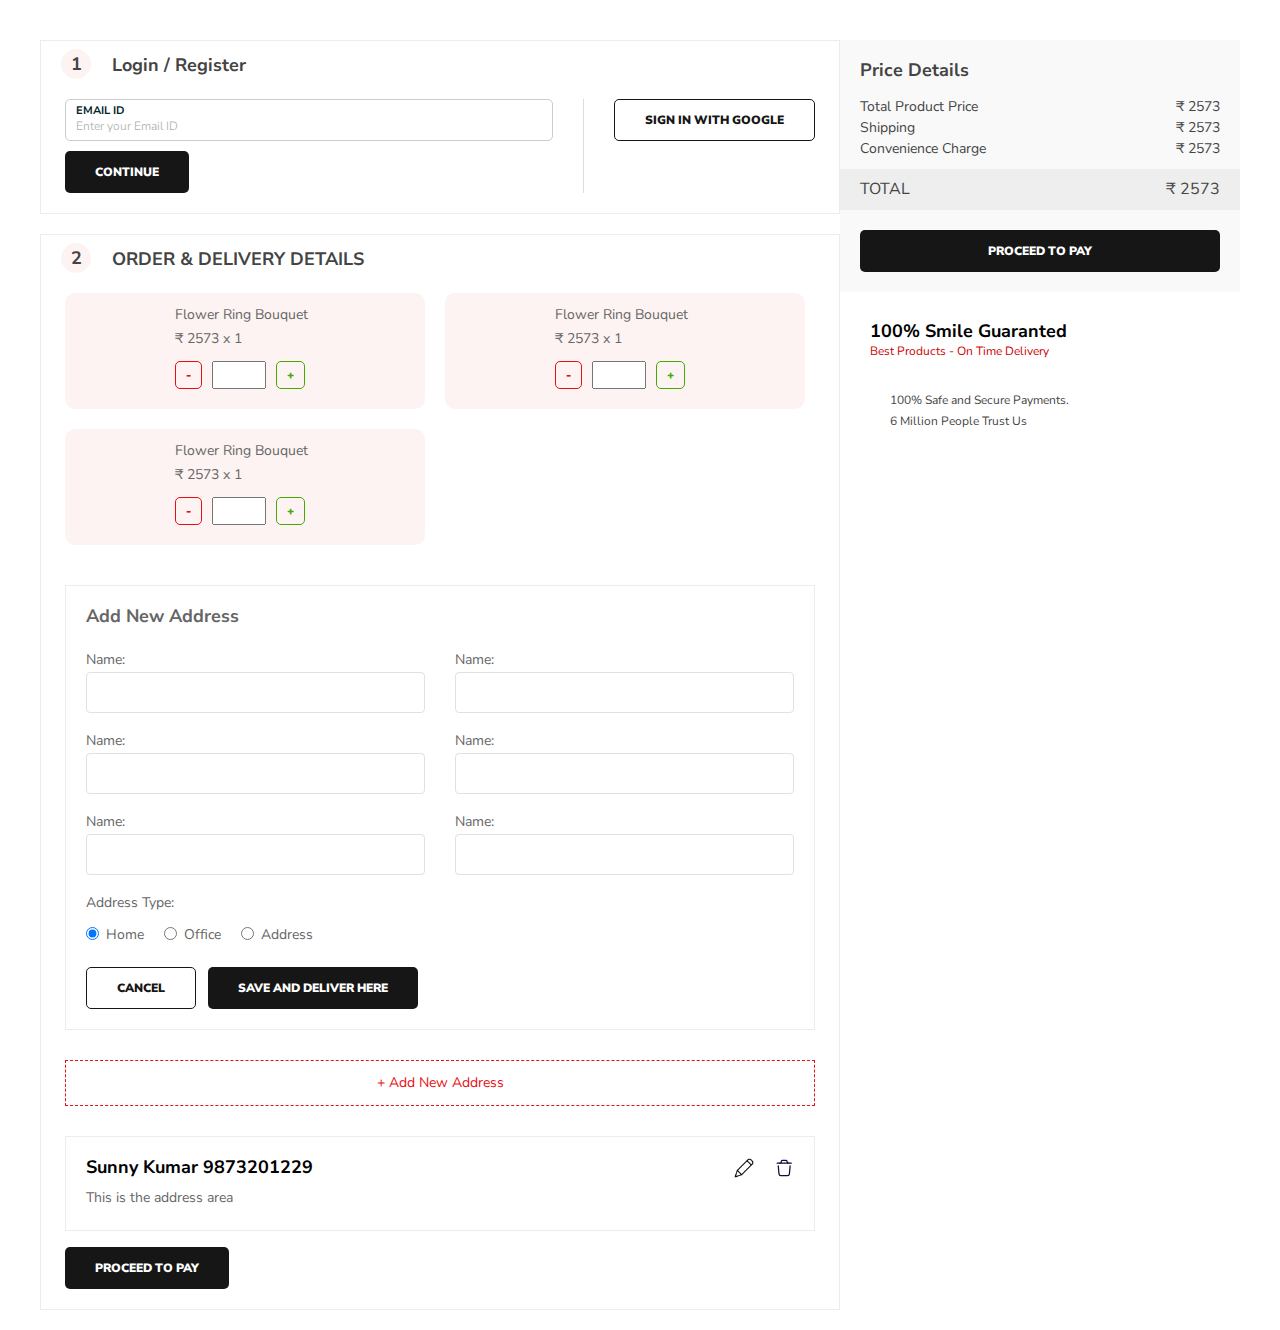
==== checkout.html @ 8a9b6c1a "checkout page desktop" ====
<!DOCTYPE html>
<html lang="en">

<head>
	<!-- Required meta tags -->
	<meta charset="utf-8" />
	<meta name="viewport" content="width=device-width, initial-scale=1.0">
	<link rel="shortcut icon" href="images/short_icon.png">
	<title>togetherv</title>
	<link rel="stylesheet" href="https://maxcdn.bootstrapcdn.com/bootstrap/4.0.0/css/bootstrap.min.css"
		integrity="sha384-Gn5384xqQ1aoWXA+058RXPxPg6fy4IWvTNh0E263XmFcJlSAwiGgFAW/dAiS6JXm" crossorigin="anonymous" />
	<link rel="stylesheet" href="https://stackpath.bootstrapcdn.com/font-awesome/4.7.0/css/font-awesome.min.css" />

	<link rel="stylesheet" href="css/owl.carousel.min.css" />
	<link rel="stylesheet" href="css/owl.theme.default.min.css" />
	<link rel="stylesheet" href="https://cdn.jsdelivr.net/npm/@fancyapps/ui/dist/fancybox.css" />
	<link rel="stylesheet" href="https://cdnjs.cloudflare.com/ajax/libs/animate.css/4.1.1/animate.min.css" />
	<link rel="stylesheet" href="https://cdnjs.cloudflare.com/ajax/libs/datepicker/1.0.10/datepicker.min.css"
		media="all" />
	<link rel="stylesheet" href="css/mega-menu-left.css" />
	<link rel="stylesheet" href="css/mega-menu-desktop.css" />
	<link rel="stylesheet" href="css/input.css" />

	<link rel="stylesheet" href="css/style.css" />
	<link rel="stylesheet" href="css/checkout.css" />
</head>

<body>
	<!-- header start -->
	<header class="checkoutHeader">
		<div class="container">
			<div class="row v-center">
				<img src="images/tgv_logo.png" class="bigLogo" alt="">
			</div>
		</div>
	</header>
	<!-- header end -->

	<div class="container">
		<div class="row">
			<div class="col-md-8 cartContentArea">
				<div class="accordion" id="accordionExample">
					<div class="card">
						<div class="card-header" id="headingOne">
							<h2>
								<button class="btn btn-link btn-block text-left" type="button"
									data-toggle="collapse" data-target="#collapseOne" aria-expanded="true"
									aria-controls="collapseOne">
									<div class="accordionNum">1</div>
									Login / Register
								</button>
							</h2>
						</div>

						<div id="collapseOne" class="collapse show" aria-labelledby="headingOne"
							data-parent="#accordionExample">
							<div class="card-body">
								<div class="leftLoginWrap">
									<div class="inputGroup inputPin">
										<input class="balloon" id="email" type="text" value=""
											placeholder="Enter your Email ID" />
										<label name="email" for="email">Email ID</label>
										<button class="btn btn-primary">Continue</button>
									</div>
									<div class="rightArea">
										<button class="btn btn-outline-secondary">Sign in with google</button>
									</div>
								</div>
							</div>
						</div>
					</div>

					<div class="card">
						<div class="card-header" id="headingTwo">
							<h2>
								<button class="btn btn-link btn-block text-left" type="button"
									data-toggle="collapse" data-target="#collapseTwo" aria-expanded="true"
									aria-controls="collapseTwo">
									<div class="accordionNum">2</div>
									ORDER & DELIVERY DETAILS
								</button>
							</h2>
						</div>

						<div id="collapseTwo" class="collapse show" aria-labelledby="headingTwo"
							data-parent="#accordionExample">
							<div class="card-body">
								<div class="smallThumbnailsWrap">
									<div class="smallThumbnails">
										<figure>
											<img src="images/sub-img-4.jpg" alt="">
										</figure>
										<div>
											<p>Flower Ring Bouquet</p>
											₹ 2573 x 1
											<div class="inputNumGroup">
												<button class="btn btn-outline-secondary btnMinus">-</button>
												<input type="number" id="quantity" value="">
												<button class="btn btn-outline-secondary btnPlus">+</button>
											</div>
											<img src="images/close-icon.svg" class="close" alt="">
										</div>
									</div>
									<div class="smallThumbnails">
										<figure>
											<img src="images/sub-img-4.jpg" alt="">
										</figure>
										<div>
											<p>Flower Ring Bouquet</p>
											₹ 2573 x 1
											<div class="inputNumGroup">
												<button class="btn btn-outline-secondary btnMinus">-</button>
												<input type="number" id="quantity" value="">
												<button class="btn btn-outline-secondary btnPlus">+</button>
											</div>
											<img src="images/close-icon.svg" class="close" alt="">
										</div>
									</div>
									<div class="smallThumbnails">
										<figure>
											<img src="images/sub-img-4.jpg" alt="">
										</figure>
										<div>
											<p>Flower Ring Bouquet</p>
											₹ 2573 x 1
											<div class="inputNumGroup">
												<button class="btn btn-outline-secondary btnMinus">-</button>
												<input type="number" id="quantity" value="">
												<button class="btn btn-outline-secondary btnPlus">+</button>
											</div>
											<img src="images/close-icon.svg" class="close" alt="">
										</div>
									</div>
								</div>

								<div class="card addressCard">
									<h4>Add New Address</h4>

									<form action="">
										<div class="row">
											<div class="col-sm-6 form-group">
												<label for="usr">Name:</label>
												<input type="text" class="form-control" id="usr">
											</div>
											<div class="col-sm-6 form-group">
												<label for="usr">Name:</label>
												<input type="text" class="form-control" id="usr">
											</div>
										</div>
										<div class="row">
											<div class="col-sm-6 form-group">
												<label for="usr">Name:</label>
												<input type="text" class="form-control" id="usr">
											</div>
											<div class="col-sm-6 form-group">
												<label for="usr">Name:</label>
												<input type="text" class="form-control" id="usr">
											</div>
										</div>
										<div class="row">
											<div class="col-sm-6 form-group">
												<label for="usr">Name:</label>
												<input type="text" class="form-control" id="usr">
											</div>
											<div class="col-sm-6 form-group">
												<label for="usr">Name:</label>
												<input type="text" class="form-control" id="usr">
											</div>
										</div>
										<div class="row">
											<div class="col-sm-12">
												<label for="usr">Address Type:</label>
												<div class="radioWrap">
												<div class="form-check">
													<input class="form-check-input" type="radio" name="exampleRadios" id="exampleRadios1" value="option1" checked>
													<label class="form-check-label" for="exampleRadios1">
													Home
													</label>
												</div>
												<div class="form-check">
													<input class="form-check-input" type="radio" name="exampleRadios" id="exampleRadios2" value="option2">
													<label class="form-check-label" for="exampleRadios2">
													Office
													</label>
												</div>
												<div class="form-check">
													<input class="form-check-input" type="radio" name="exampleRadios" id="exampleRadios2" value="option2">
													<label class="form-check-label" for="exampleRadios2">
													Address
													</label>
												</div>
											</div>
											</div>
										</div>
										
										<div class="row">
											<div class="col-sm-12">
												<button class="btn btn-outline-secondary mr-2">Cancel</button>
												<button class="btn btn-primary">Save and Deliver here</button>
											</div>
										</div>
									</form>
								</div>

								<div class="addNewAddr">
									+ Add New Address
								</div>

								<address>
									<h4>
										Sunny Kumar 9873201229
										<div class="rightWrap">
											<button class="edit">
												<img src="images/pen.svg" alt="">
											</button>
											<button class="edit">
												<img src="images/bin-icon.svg" alt="">
											</button>
										</div>
									</h4>

									<p>This is the address area</p>
								</address>
								<button class="btn btn-primary">Proceed to pay</button>
							</div>
						</div>
					</div>
				</div>
			</div>
			<aside class="col-md-4 filterSecWrap">
				<div class="filterSecInside">
					<h4>Price Details</h4>

					<div class="row">
						<div class="col-sm-6">Total Product Price</div>
						<div class="col-sm-6 text-right">₹ 2573</div>
					</div>
					<div class="row">
						<div class="col-sm-6">Shipping</div>
						<div class="col-sm-6 text-right">₹ 2573</div>
					</div>
					<div class="row">
						<div class="col-sm-6">Convenience Charge</div>
						<div class="col-sm-6 text-right">₹ 2573</div>
					</div>
					<div class="row total">
						<div class="col-sm-6">TOTAL</div>
						<div class="col-sm-6 text-right">₹ 2573</div>
					</div>

					<button class="btn btn-primary">Proceed to pay</button>
				</div>
				
				<div class="smileRow">
					<div class="smileCol">
						<figure>
							<img src="images/small-logo.png" alt="">
						</figure>
						<div>
							<div class="guaranted">100% Smile Guaranted</div>
							<small>Best Products - On Time Delivery</small>
						</div>
					</div>
					<div class="smileColRight">
						<div class="thumb">
							<figure>
								<img src="images/safe-icon.svg" alt="">
							</figure>
							<small>100% Safe and Secure Payments.</small>
						</div>
						<div class="thumb">
							<figure>
								<img src="images/smile-icon.svg" alt="">
							</figure>
							<small>6 Million People Trust Us</small>
						</div>
					</div>
				</div>
			</aside>
		</div>
	</div>

	<!-- Optional JavaScript -->
	<!-- jQuery first, then Popper.js, then Bootstrap JS -->
	<script src="https://ajax.googleapis.com/ajax/libs/jquery/1.9.1/jquery.min.js"></script>
	<script src="https://cdnjs.cloudflare.com/ajax/libs/datepicker/1.0.10/datepicker.min.js"></script>

	<!-- <script src="https://code.jquery.com/jquery-3.1.1.slim.min.js"
		integrity="sha384-KJ3o2DKtIkvYIK3UENzmM7KCkRr/rE9/Qpg6aAZGJwFDMVNA/GpGFF93hXpG5KkN"
		crossorigin="anonymous"></script> -->
	<script src="https://cdnjs.cloudflare.com/ajax/libs/popper.js/1.12.9/umd/popper.min.js"
		integrity="sha384-ApNbgh9B+Y1QKtv3Rn7W3mgPxhU9K/ScQsAP7hUibX39j7fakFPskvXusvfa0b4Q"
		crossorigin="anonymous"></script>
	<script src="https://maxcdn.bootstrapcdn.com/bootstrap/4.0.0/js/bootstrap.min.js"
		integrity="sha384-JZR6Spejh4U02d8jOt6vLEHfe/JQGiRRSQQxSfFWpi1MquVdAyjUar5+76PVCmYl"
		crossorigin="anonymous"></script>
	<script src="https://unpkg.com/aos@2.3.1/dist/aos.js"></script>
	<script src="https://cdnjs.cloudflare.com/ajax/libs/wow/1.1.2/wow.min.js"></script>
	<script src="https://cdnjs.cloudflare.com/ajax/libs/gsap/2.1.3/TweenMax.min.js"></script>
	<script src="js/script.js"></script>
</body>

</html>
---- css/input.css ----
.balloon {
  font-size: 12px;
  display: inline-block;
  font-weight: 400;
  color: #377D6A;
  outline: 0;
  transition: all .3s ease-in-out;
  border-radius: 5px;
  border: 1px solid #CCC;
  background: #FFF;
  padding: 11px 0 0 10px;
  width: 100%;
}

/*Wide Version - can be applied to more elements*/
.balloon.wide {
  text-indent: 200px;
}

.balloon::-webkit-input-placeholder {
  color: #aaa;
  text-indent: 0;
  font-weight: 300;
}

.balloon+label {
  display: inline-block;
  position: absolute;
  top: 0px;
  left: 11px;
  color: #032429;
  font-size: 11px;
  font-weight: 700;
  text-transform: uppercase;
  text-shadow: 0 1px 0 rgba(19, 74, 70, 0);
  transition: all .3s ease-in-out;
  border-radius: 3px;
  background: rgba(122, 184, 147, 0);
  margin: 0;
}

.balloon+label:after {
  position: absolute;
  content: "";
  width: 0;
  height: 0;
  top: 100%;
  left: 50%;
  margin-left: -3px;
  border-left: 3px solid transparent;
  border-right: 3px solid transparent;
  border-top: 3px solid rgba(122, 184, 147, 0);
  transition: all .3s ease-in-out;
}

.balloon:focus,
.balloon:active {
  color: #377D6A;
  /*Note !important*/
  text-indent: 0 !important;
  background: #fff;
}

.balloon:focus::-webkit-input-placeholder,
.balloon:active::-webkit-input-placeholder {
  color: #aaa;
}

.balloon:focus+label,
.balloon:active+label {
  color: #fff;
  text-shadow: 0 1px 0 rgba(19, 74, 70, 0.4);
  background: #7ab893;
  transform: translateY(-31px);
  padding: 1px 10px;
}

.balloon:focus+label:after,
.balloon:active+label:after {
  border-top: 4px solid #7ab893;
}

.inputRow {
  position: relative;
  display: flex;
  align-items: center;
  flex-wrap: wrap;
  justify-content: space-between;
  width: 100%;
  margin: 0 0 10px;
}

.inputGroup {
  position: relative;
  display: inline-block;
  padding: 0;
  width: 100%;
}

input:not([type="radio"]) {
  height: 42px;
}

.ui-datepicker {
  background: #fff;
  width: 200px;
}
---- css/style.css ----
@import url('https://fonts.googleapis.com/css2?family=Nunito+Sans:opsz,wght@6..12,200;6..12,400;6..12,500;6..12,600;6..12,700;6..12,800&display=swap');

* {
  box-sizing: border-box;
  margin: 0;
  padding: 0;
}

html {
  scroll-behavior: smooth;
}

body {
  font-family: 'Nunito Sans', sans-serif;
  font-size: 14px;
  color: #444;
  line-height: 21px;
}

img {
  max-width: 100%;
}

figure {
  display: flex;
  align-items: center;
  justify-content: center;
  margin: 0;
}

figure img {
  max-height: 100%;
}

.strong {
  font-weight: 800;
}

small {
  font-size: 12px;
}

.container {
  max-width: 1200px;
}

p {
  margin: 0;
}

a {
  color: inherit;
}

ul {
  margin: 0;
  padding: 0;
  list-style: none;
}

a:hover {
  text-decoration: none;
  color: inherit;
}

/* width */
::-webkit-scrollbar {
  width: 10px;
  height: 5px;
}

/* Track */
::-webkit-scrollbar-track {
  background: rgb(231 15 20 / 5%);
}

/* Handle */
::-webkit-scrollbar-thumb {
  background: #E70F14;
  border-radius: 10px;
}

/* Handle on hover */
::-webkit-scrollbar-thumb:hover {
  border-radius: 10px;
  background: #555;
}

/* Chrome, Safari, Edge, Opera */
input[type=number]::-webkit-inner-spin-button, 
input[type=number]::-webkit-outer-spin-button { 
    -webkit-appearance: none;
    appearance: none; 
}

/* Firefox */
input[type=number] {
    -moz-appearance: textfield;
}

.hidden {
  display: none;
}

.header-search {
  background: #F5F5F5;
  position: relative;
  width: 40%;
  height: 40px;
  border-radius: 5px;
}

.header-search img {
  position: absolute;
  right: 10px;
  top: 9px;
  opacity: 0.3;
}

.categoryRowHeader {
  background: rgb(231 15 20 / 5%);
}

.categoryRowHeader .container {
  padding: 10px 0;
}

.categoryRowHeader a {
  color: #000;
}

header {
  position: relative;
  z-index: 3;
}

h1 {
  font-size: 28px;
  font-weight: 700;
  line-height: 34px;
  color: #000;
}

h2 {
  text-transform: uppercase;
  font-weight: normal;
}

h3 {
  color: #444;
  font-size: 24px;
  font-weight: 700;
  line-height: 35px;
  margin: 0 0 20px;
}

h4 {
  font-size: 18px;
  font-weight: 700;
}

h4 .num {
  color: #e70f14
}

h5 {
  font-size: 24px;
  line-height: 39px;
}

h6 {
  font-weight: bold;
  font-size: 16px;
  line-height: 22px;
}

.show_767 {
  display: none;
}

.btn {
  border-radius: 5px;
  font-size: 12px;
  height: 42px;
  line-height: 12px;
  font-weight: 900;
  text-transform: uppercase;
  padding: 0 30px;
}

.btn-primary {
  border: 0;
  background: #161616;
  color: #fff !important;
}

.btn-outline-secondary {
  border: solid 1px #161616;
  color: #161616 !important;
}

.btn-outline-secondary:hover {
  background: #161616;
  color: #fff !important;
}

.btn-trinary {
  background: #fcc508;
  color: #564300 !important;
}

.btn-trinary:hover {
  background: #fb9c08;
}

.logo {
  height: 40px;
}

.logo a {
  display: block;
  width: 100%;
  height: 100%;
}

.logo img {
  height: 100%;
}

.bigLogo {
  height: 100%;
}

.smallLogo {
  display: none;
}

footer {
  background: linear-gradient(#300606, #0F0F0F);
  padding: 60px 0 100px;
  color: #fff;
}

footer a {
  color: #eee;
}

footer a:hover {
  color: #E70F14;
}

footer h4 {
  margin: 0 0 20px
}

footer ul {
  list-style: none;
}

footer li {
  margin: 0 0 8px;
}

footer h3 {
  color: #fff;
  margin: 0 0 20px;
}

.socialMedia a {
  width: 34px;
  height: 34px;
  display: flex;
  border-radius: 50%;
  justify-content: center;
  align-items: center;
  transition: all ease 0.2s;
  font-size: 16px;
  color: #fff;
}

.copyright {
  color: #fff;
  border-top: 1px solid #313b46;
  padding: 30px 0 0;
  font-size: 12px;
  line-height: 13px;
}

.modal-body {
  padding: 14px 20px;
}

.modal-body h3 {
  margin: 0 0 14px;
  display: flex;
  align-items: center;
}

.modal-body h3 .close {
  height: 18px;
  margin: 0 0 0 auto;
  cursor: pointer;
}

.breadcrumbRow {
  display: flex;
  justify-content: space-between;
  align-items: center;
  width: 100%;
  margin: 10px 0 10px;
  flex-wrap: wrap;
}

.breadcrumb {
  background: none;
  padding: 0;
  margin: 0;
}

.breadcrumb-item a {
  color: #666;
}

.breadcrumb-item.active {
  color: #444;
}

.breadcrumb-item+.breadcrumb-item::before {
  color: #666;
  content: "\f105";
  font-family: "FontAwesome";
}

.headingBlock {
  display: flex;
  align-items: center;
  justify-content: center;
  margin: 0 0 20px;
}

.headingBlock a {
  margin: 0 90px 0 0;
}

.owl-dots {
  margin: 0 auto;
  display: flex;
  justify-content: center;
  gap: 6px;
}

.owl-dot {
  height: 14px;
  width: 14px;
  border: solid 1px #e70f14 !important;
  border-radius: 50px;
}

.owl-dot.active {
  background: #e70f14 !important;
}

.modal-backdrop {
  opacity: 0.8 !important;
}

.modal-title {
  font-size: 24px;
}

.modal-content {
  border: none;
  box-shadow: 0px 4px 112px rgb(12 108 173 / 10%);
  border-radius: 10px;
}

.modelFooter {
  display: flex;
  justify-content: space-between;
}

.modelFooter .btn {
  width: 48%;
  text-align: center;
  padding: 12px 10px;
}

.modal-header {
  border: 0;
}

.form-group label {
  font-size: 14px;
  line-height: 20px;
  margin: 0 0 0;
}

.form-group input[type="text"],
.form-group input[type="tel"],
.form-group input[type="email"],
.form-group input[type="number"],
.form-group select,
.form-group textarea {
  border: 1px solid #e1e1e1;
  border-radius: 4px;
  height: 41px;
}

.form-group input[type="text"]::placeholder,
.form-group input[type="tel"]::placeholder,
.form-group input[type="number"]::placeholder,
.form-group input[type="email"]::placeholder,
.form-group textarea::placeholder {
  color: #999;
}

.form-group textarea {
  height: inherit;
}

#goToTop {
  display: none;
  position: fixed;
  bottom: 20px;
  right: 20px;
  z-index: 99;
  font-size: 34px;
  border: none;
  outline: none;
  cursor: pointer;
  border-radius: 4px;
  width: 50px;
  height: 50px;
  border: solid 1px #d90e13;
  background: #fdf0f1;
  color: #564300 !important;
  transition: all ease 0.2s;
}

#goToTop:hover {
  background: #d90e13;
}

.thumbWrap {
  display: flex;
  justify-content: space-between;
  flex-wrap: wrap;
}

.thumbWrap .owl-nav {
  position: absolute;
  top: 0;
  right: 0;
  display: flex;
  gap: 5px;
  font-size: 30px;
}

.owl-nav button {
  width: 34px;
  height: 34px;
  border: solid 1px #C4C4C4 !important;
  transition: all ease 0.2s;
  border-radius: 5px !important;
}

.thumbWrap .owl-stage-outer {
  padding: 10px 18px;
  width: 105%;
}

.thumbWrap .owl-stage {
  display: flex;
  flex-wrap: wrap;
}

.thumbWrap .thumb {
  border-radius: 10px;
  background: #FFF;
  box-shadow: 0px 4px 10px 0px #EEE;
  padding: 14px 14px 0 14px;
  position: relative;
  transition: all ease .2s;
  margin: 0 0 20px;
  display: block;
  height: 100%;
}

.thumbWrap .thumb:hover {
  box-shadow: 0px 0px 30px 0px #efefef;
}

.thumbWrap .thumb figure img {
  width: auto
}

.thumbWrap .thumb .arrowWrap {
  position: relative;
}

.variantsThumbs2 .thumb {
  width: 300px;
}

.variantsThumbs2 .thumb figure {
  width: 100% !important;
  height: auto !important;
}

.arrow {
  height: 34px;
  width: 34px;
  display: flex;
  align-items: center;
  justify-content: center;
  font-size: 14px;
  transition: all ease .2s;
  position: absolute;
  bottom: 0;
  right: 0;
  border-radius: 50px;
}

.thumb:hover .arrow {
  background: #ddd;
  right: 5px;
}

.accordion .card {
  margin: 0 0 20px;
  border-color: #ECECEC;
  border-radius: 0;
}

.card-header {
  border: 0;
  background: none;
  padding: 0;
}

.card-header .btn {
  height: auto;
  white-space: initial;
  line-height: 26px;
}

.card-header h2 {
  padding: 10px 0 10px 40px;
  position: relative;
}

.card-header .actionIcon,
.card-header .accordionNum {
  width: 30px;
  height: 30px;
  background: #ddd;
  position: absolute;
  border-radius: 50%;
  top: 8px;
  left: 20px;
  transition: all ease .2s;
  display: flex;
  align-items: center;
  justify-content: center;
}

.card-header:hover .actionIcon {
  background: #161616;
  color: #fff
}

.card-header .actionIcon:after {
  content: "-";
  font-size: 22px;
}

.card-header .collapsed .actionIcon:after {
  content: "+";
}

.card-header h2,
.card-header .btn-link {
  color: #444;
  font-family: inherit;
  text-transform: capitalize;
  font-size: 18px;
  font-weight: 700;
  text-decoration: none;
  margin: 0;
}

.accordion .card-body {
  padding: 0px 10px 20px 70px;
  color: #666;
  line-height: 24px;
}

.accordion .card-body ul {
  list-style: disc;
}

.accordion .collapse {
  padding: 0;
}

.read {
  color: #E70F14;
}

.call-info {
  margin: 0 0 10px;
}

.call-info img {
  width: 20px;
  margin: 0 10px 0 0;
}

.footer-logo {
  margin: 0 0 20px;
}

.newsletter {
  background: #fff;
  display: flex;
  border-radius: 5px;
  padding: 0 10px;
  margin: 10px 0 0;
}

.newsletter input {
  border: 0;
}

.social-icons {
  display: flex;
  margin: 0 0 0 -11px;
}

.social-icons a {
  height: 30px;
  width: 30px;
  display: flex;
  justify-content: center;
  align-items: center;
  border-radius: 50%;
  transition: all ease .2s;
}

.social-icons a:hover {
  background: #fff
}

.copyrightSec {
  text-align: center;
  border-top: solid 1px #372a2a;
  margin: 10px 0 0;
  padding: 10px 0 0;
}

.inputNumGroup {
  justify-content: space-between;
  display: flex;
  gap: 10px;
  margin: 10px 0 0;
}

.inputNumGroup button {
  padding: 0 10px;
  height: 28px;
  display: block;
}

.inputNumGroup input[type="number"] {
  height: 28px;
  width: 50%;
  padding: 0 10px;
  text-align: center;
}

.btnMinus {
  border-color: #E70F14;
  color: #E70F14 !important;
}

.btnMinus:hover {
  background: #E70F14;
}

.btnPlus {
  border-color: #44aa00;
  color: #44aa00 !important;
}

.btnPlus:hover {
  background: #44aa00;
}

.experiencesPopup li {
  margin: 0 0 10px;
}

.experiencesPopup li a:hover {
  color: #E70F14;
  text-decoration: underline;
}

.btnCircle {
  border-radius: 50%;
  height: 20px;
  width: 20px;
  display: flex;
  align-items: center;
  justify-content: center;
  font-size: 17px;
  background: #fff;
  transition: all ease .2s;
  position: absolute;
  bottom: 14px;
  right: 10px;
  cursor: pointer;
}

.addBtnCircle {
  border-color: #44aa00;
}

.removeBtnCircle {
  border-color: #E70F14;
}

.thumb:hover .btnCircle {
  height: 24px;
  width: 24px;
}

.playStorePromotionSec {
  position: relative;
  padding: 100px 0 0;
  background: rgb(231 15 20 / 0.05);
}

.playStorePromotionSec .container {
  display: flex;
  justify-content: space-between;
}

.playStorePromotionSec .container::before {
  content: "";
  position: absolute;
  background: url(../images/curve.svg) no-repeat;
  top: 0;
  left: 0;
  height: 100%;
  width: 100%;
}

.playStorePromotionSec .leftSec {
  padding: 50px 0 0 20%;
}

.playStorePromotionSec .get {
  font-size: 24px;
  font-style: normal;
  font-weight: 700;
  color: #E70F14;
  margin: 0 0 14px;
}

.playStorePromotionSec .onYour {
  font-size: 24px;
  font-style: normal;
  font-weight: 700;
  margin: 0 0 10px;
}

.storeWrap {
  margin: 20px 0 0;
  display: flex;
  gap: 10px;
  position: relative;
}

.storeWrap .planeSketch {
  position: absolute;
  left: -65%;
}

.productThumb {
  margin: 0 0 20px;
  position: relative;
}

.productThumb figure {
  height: 200px;
  align-items: flex-start;
  overflow: hidden;
  background: #eee;
  border-radius: 10px;
}

.productThumb figure img {
  border-radius: 10px;
  max-width: inherit;
  flex-shrink: 0;
  min-width: 100%;
}

.productThumbContentArea {
  border-radius: 10px;
  background: #FFF;
  box-shadow: 0px 4px 10px 0px #EEE;
  margin: -20px 0 0;
  z-index: 2;
  position: relative;
  padding: 20px;
  transition: all ease .5s;
}

.productThumb .heading {
  font-size: 18px;
  font-weight: 700;
  white-space: nowrap;
  text-overflow: ellipsis;
  overflow: hidden;
  margin: 0 0 4px;
}

.productThumbContentArea .priceSec {
  border-top: solid 1px #eee;
  margin: 20px -20px 0;
  padding: 20px 20px 0;
  font-size: 24px;
  font-weight: 700;
}

.productThumb:hover .productThumbContentArea {
  margin: -50px 0 0;
}

.productThumb .arrow {
  bottom: 14px;
}

.productThumb:hover .arrow {
  background: #ddd;
  right: 5px;
}

.locationSec {
  margin: 0;
  background: rgb(231 15 20);
  position: absolute;
  top: 0;
  left: 0;
  padding: 0 15px 0 5px;
  border-radius: 0 0 30px;
  color: #fff;
}

.selectSlot {
  width: 24%;
}

.pinFormAreaSec .btn-primary {
  width: auto;
  margin: 0 0 0 auto;
}

.smileRow {
  display: flex;
  flex-wrap: wrap;
}

.smileCol {
  display: flex;
  align-items: center;
  margin: 0 50px 20px 0;
}

.smileCol img {
  height: 44px;
  margin: 0 10px 0 0;
}

.smileCol small {
  color: #C00;
}

.guaranted {
  color: #000;
  font-size: 18px;
  font-weight: 700;
  line-height: 18px;
  margin: 10px 0 0;
}

.smileColRight {
  position: relative;
  top: 8px;
}

.smileColRight .thumb {
  display: flex;
}

.smileColRight .thumb figure {
  width: 30px;
}

.blogSec {
  padding: 60px 0;
}

.blogSec h3 {
  margin: 0 0 40px;
  text-align: center;
}

.blogThumb {
  border-radius: 10px;
  background: #FFF;
  padding: 0 14px;
  transition: all ease .2s;
  box-shadow: 0px 4px 10px 0px #EEE;
  height: 100%;
  display: flex;
  flex-direction: column;
}

.blogThumb:hover {
  box-shadow: 0px 4px 20px 0px #CCC;
}

.blogThumb figure {
  margin: 0 -14px 20px;
}

.blogThumb .heading {
  font-size: 18px;
  font-weight: 700;
  margin: 0 0 10px;
}

.blogThumb .para {
  margin: 0 0 10px;
}

.blogThumb .bottomSec {
  border-top: solid 1px #eee;
  padding: 16px 14px;
  margin: auto -14px 0;
  display: flex;
  position: relative;
}

.blogThumb .date {
  margin: 0 20px 0 0;
}

.blogThumb .name {
  color: #000;
}

.blogThumb .arrow {
  bottom: 14px;
  top: 10px;
}

.blogThumb:hover .arrow {
  background: #ddd;
  right: 5px;
}

input[type="checkbox"] {
  accent-color: #E70F14;
}

.bannerSec {
  margin: 40px 0;
}

.loadMoreSec {
  margin: 10px 0 50px;
  width: 100%;
  display: block;
}

.loadMoreBtn {
  display: table;
  margin: 0 auto;
}

.smallThumbnails {
  display: flex;
  background: rgb(254 243 243);
  margin: 0 0 10px 0;
  justify-content: space-between;
  padding: 5px 5px 5px 14px;
  border-radius: 10px;
  align-items: center;
  transition: all ease .2s;
  position: relative;
}

.smallThumbnails p {
  transition: all ease .2s;
}

.smallThumbnails .link {
  color: #E70F14;
}

.smallThumbnails figure {
  height: 70px;
  width: 70px;
  border-radius: 5px;
  overflow: hidden;
}

.smallThumbnails:hover {
  box-shadow: 0 0 10px rgb(231 15 20 / 27%);
}

.smallThumbnails:hover p {
  font-weight: 800
}

.smallWidgetThumb {
    background: rgb(231 15 20 / 0.05);
    padding: 14px;
    border-radius: 10px;
    margin: 0 0 20px;
    display: block;
}
.smallWidgetThumb figure {
    margin: 0 0 10px;
    overflow: hidden;
    border-radius: 10px;
}
.smallWidgetThumb img {
  transition: all ease .2s;
  width: 100%;
}
.smallWidgetThumb figcaption {
    font-size: 18px;
    font-weight: 700;
    white-space: nowrap;
    text-overflow: ellipsis;
    overflow: hidden;
    margin: 0;
    display: flex;
    justify-content: space-between;
  transition: all ease .2s;
}

.smallWidgetThumb:hover figcaption {
  color: #e70f14
}

.smallWidgetThumb:hover img {transform: scale(1.1);}

.heartFrame1,
.heartFrame2 {
  position: absolute;
  opacity: 0.2;
  width: 300px;
}

.heartFrame1 {
  right: 50px;
  top: 100px;
}

.heartFrame2 {
  left: 0;
  bottom: 100px;
}

.discountedProductSec {
  margin: 0 0 60px;
}

.discountedInnerSec {
    display: flex;
}
.discountedInnerSec .colLeft {
    width: 50%;
    background: rgb(254 243 243);
    padding: 20px;
}
.discountedInnerSec .smallThumbnails {
    background: #fff;
    border-radius: 5px;
    padding: 5px 20px 5px 5px;
    justify-content: flex-start;
}
.discountedInnerSec .smallThumbnails:not(:last-child) {
    margin: 0 0 20px;
}
.discountedInnerSec .smallThumbnails figure {
  margin: 0 20px 0 0;
  height: 120px;
  width: 120px;
}
.discountedInnerSec .price {
  font-size:18px;
  font-weight: 700;
  margin: 10px 0;
}
.discountedInnerSec .colRight {
    width: 50%;
    position: relative;
}
.discountedInnerSec .discountCurveSec {
    position: absolute;
    top: 0px;
    width: 100%;
    padding: 20px 0 0 20px;
}
.discountedInnerSec .discountCurveSec p,
.discountedInnerSec .discountCurveSec h3 {
  position: relative;
  z-index: 1;
  color: #fff;
  zoom: 1.5;
}
.discountedInnerSec .discountCurveSec h3 {
    margin: 5px 0 0;
}
.discountCurve {
    position: absolute;
    top: 0;
    left: -4px;
    z-index: 0;
}
.discountImg {
    height: 100%;
}

.fourColumnLayoutSec {
  display: flex;
}

.fourColumnLayout_Middle {
  display: flex;
  flex-wrap: wrap;
  padding: 0;
}

.fourColumnLayout_Right {
  display: flex;
}

.fourColumnLayout_Middle .subCategoriesThumb {
  width: 50%
}

@keyframes rotate {
  to {
    transform: rotate(360deg);
  }
}

@media screen and (max-width: 1320px) {
  .bigLogo {
    display: none;
  }

  .smallLogo {
    display: block;
    margin: 0 0 0 70px;
  }
}

@media screen and (max-width: 1200px) {
  .container {
    padding: 0 30px;
  }
}

@media only screen and (max-width: 980px) {
  .sortBySec {
    margin: 20px 0 0;
  }
}

@media screen and (min-width: 768px) and (max-width: 1024px) {}

@media screen and (max-width: 1024px) {}

@media screen and (max-width: 980px) {}

@media only screen and (max-width: 767px) {
  .header-search {
    margin: 0 0 0 auto;
    background: none;
    width: 45px;
    top: 1px;
    right: -5px;
  }

  .productArea {
    margin: 0 0 20px
  }

  .headingBlock {
    margin: 0
  }

  .sortBySec {
    margin: 0px 0 0;
  }

  .header-search img {
    opacity: 1;
  }

  .contentSec p {
    display: none;
  }

  h1 {
    font-size: 20px;
    line-height: 24px;
    margin: 20px 0 10px;
  }

  h2 {
    font-size: 30px;
    line-height: 20px;
    margin: 10px 0 30px !important;
  }

  h3 {
    font-size: 20px !important;
  }

  h4 {
    line-height: 32px;
  }

  footer .container {
    padding: 0 15px;
  }

  footer .container .row {
    flex-direction: column;
  }

  footer .container .row>div {
    max-width: 100%;
  }

  .footerLinks li {
    width: 48%;
  }

  .socialFooter {
    margin: 20px 0;
  }

  .hide_767 {
    display: none;
  }

  .show_767 {
    display: block;
  }

  .copyright {
    padding: 10px 0 0;
    margin: 20px 0 0;
    font-size: 12px;
    line-height: 18px;
    text-align: center;
  }

  footer {
    padding: 0px 0 130px;
  }

  #goToTop {
    bottom: 70px;
  }

  .modal-dialog {
    max-width: 90vw !important;
    margin: 1.75rem auto;
  }

  .accordion .card-body {
    padding: 0 20px 20px;
  }

  footer h4 {
    margin: 20px 0 0;
  }

  .playStorePromotionSec {
    padding: 20px 0 70px;
    text-align: center;
  }

  .playStorePromotionSec .container {
    justify-content: center;
  }

  .playStorePromotionSec .leftSec {
    padding: 50px 0 0 0;
  }

  .phoneHandWrap {
    display: none;
  }

  .blogSec .col-md-4 {
    margin: 0 0 20px;
  }

  .noPadMob {
    padding: 0;
  }
  .discountedInnerSec .colLeft {
    width: 100%;
    border-radius: 10px;
  }
  .colRight {
    display: none;
  }
}
---- css/checkout.css ----
.checkoutHeader {
    box-shadow: 0 0 10px rgb(231 15 20 / 27%);
    background: rgb(254 243 243);
    margin: 0 0 40px;
}

.leftLoginWrap {
    display: flex;
}

.leftLoginWrap input {
    margin: 0 0 10px
}

.rightArea {
    padding: 0 0 0 30px;
    margin-left: 30px;
    border-left: solid 1px #ddd;
    display: flex;
}

.card-header h2 {
    margin: 0 0 10px;
}

.accordionNum {
    background: rgb(254 243 243) !important;
}

.smallThumbnailsWrap {
    display: flex;
    flex-wrap: wrap;
    column-gap: 20px;
    row-gap: 10px;
    margin: 0;
}

.smallThumbnails {
    width: 48%;
    justify-content: flex-start;
    gap: 20px;
    padding: 10px 20px 20px;
}

.smallThumbnails .close {
    position: absolute;
    top: 15px;
    right: 15px;
    width: 15px;
}

.smallThumbnails .inputNumGroup {
    width: 130px;
}

.addressCard {
    padding: 20px;
    margin: 30px 0 20px !important;
}

.addressCard h4 {
    margin: 0 0 20px
}

.radioWrap {
    margin: 0 0 20px;
    display: flex;
    gap: 20px;
}

.addNewAddr {
    border: dashed 1px #E70F14;
    padding: 10px;
    color: #E70F14;
    margin: 30px 0 30px;
    transition: all ease .2s;
    cursor: pointer;
    text-align: center;
}

.addNewAddr:hover {
    background: rgb(254 243 243);
    padding-left: 20px;
}

.accordion .card-body {
    padding: 0 24px 20px;
}

address {
    border: solid 1px #ECECEC;
    padding: 20px;
}

address h4 {
    position: relative;
    color: #000;
}

address .rightWrap {
    position: absolute;
    right: 0;
    top: 0;
    display: flex;
    gap: 20px;
}

address .rightWrap button {
    border: 0;
    background: 0;
    cursor: pointer;
}

address .rightWrap button img {
    height: 20px;
}

.filterSecWrap {
    margin: 0 0 auto 0;
    padding: 0;
}

.filterSecInside {
    background: #f9f9f9;
    padding: 20px;
}

.filterSecInside h4 {
    margin: 0 0 14px
}

.accordion .card {
    margin: 0 0 20px;
}

.cartContentArea {
    padding: 0
}

.total {
    background: rgb(238 238 238);
    padding: 10px 5px;
    margin: 10px -20px 0;
    font-size: 16px;
}

.filterSecWrap .btn-primary {
    width: 100%;
    margin: 20px 0 0;
}

.smileRow {
    padding: 20px;
}
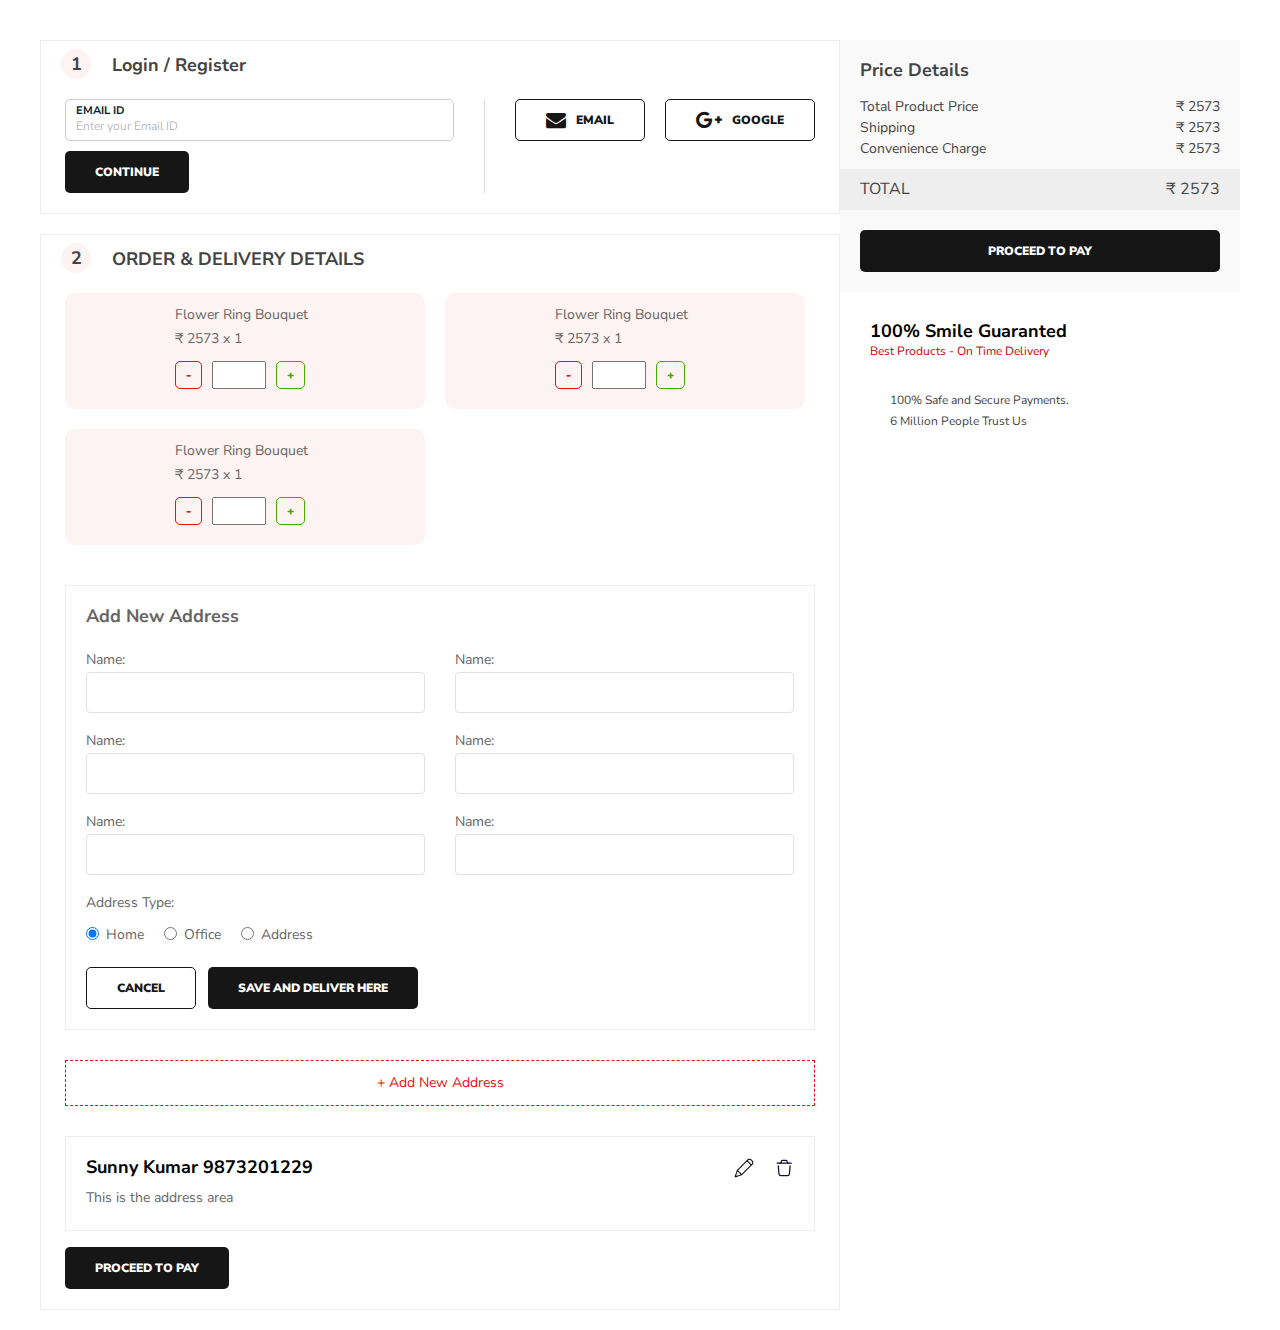
==== commit 1ddd5bad: "Email + google" ====
--- a/checkout.html
+++ b/checkout.html
@@ -63,7 +63,14 @@
 										<button class="btn btn-primary">Continue</button>
 									</div>
 									<div class="rightArea">
-										<button class="btn btn-outline-secondary">Sign in with google</button>
+										<button class="btn btn-outline-secondary">
+											<i class="fa fa-envelope"></i>
+											Email
+										</button>
+										<button class="btn btn-outline-secondary">
+											<i class="fa fa-google-plus"></i>
+											Google
+										</button>
 									</div>
 								</div>
 							</div>
--- a/css/checkout.css
+++ b/css/checkout.css
@@ -12,12 +12,21 @@
     margin: 0 0 10px
 }
 
-.rightArea {
+.leftLoginWrap .rightArea {
     padding: 0 0 0 30px;
     margin-left: 30px;
     border-left: solid 1px #ddd;
     display: flex;
+    gap: 20px;
 }
+
+.leftLoginWrap .rightArea button {
+    display: flex;
+    align-items: center;
+    gap: 10px;
+    }
+
+.leftLoginWrap .rightArea i {font-size: 20px;}
 
 .card-header h2 {
     margin: 0 0 10px;
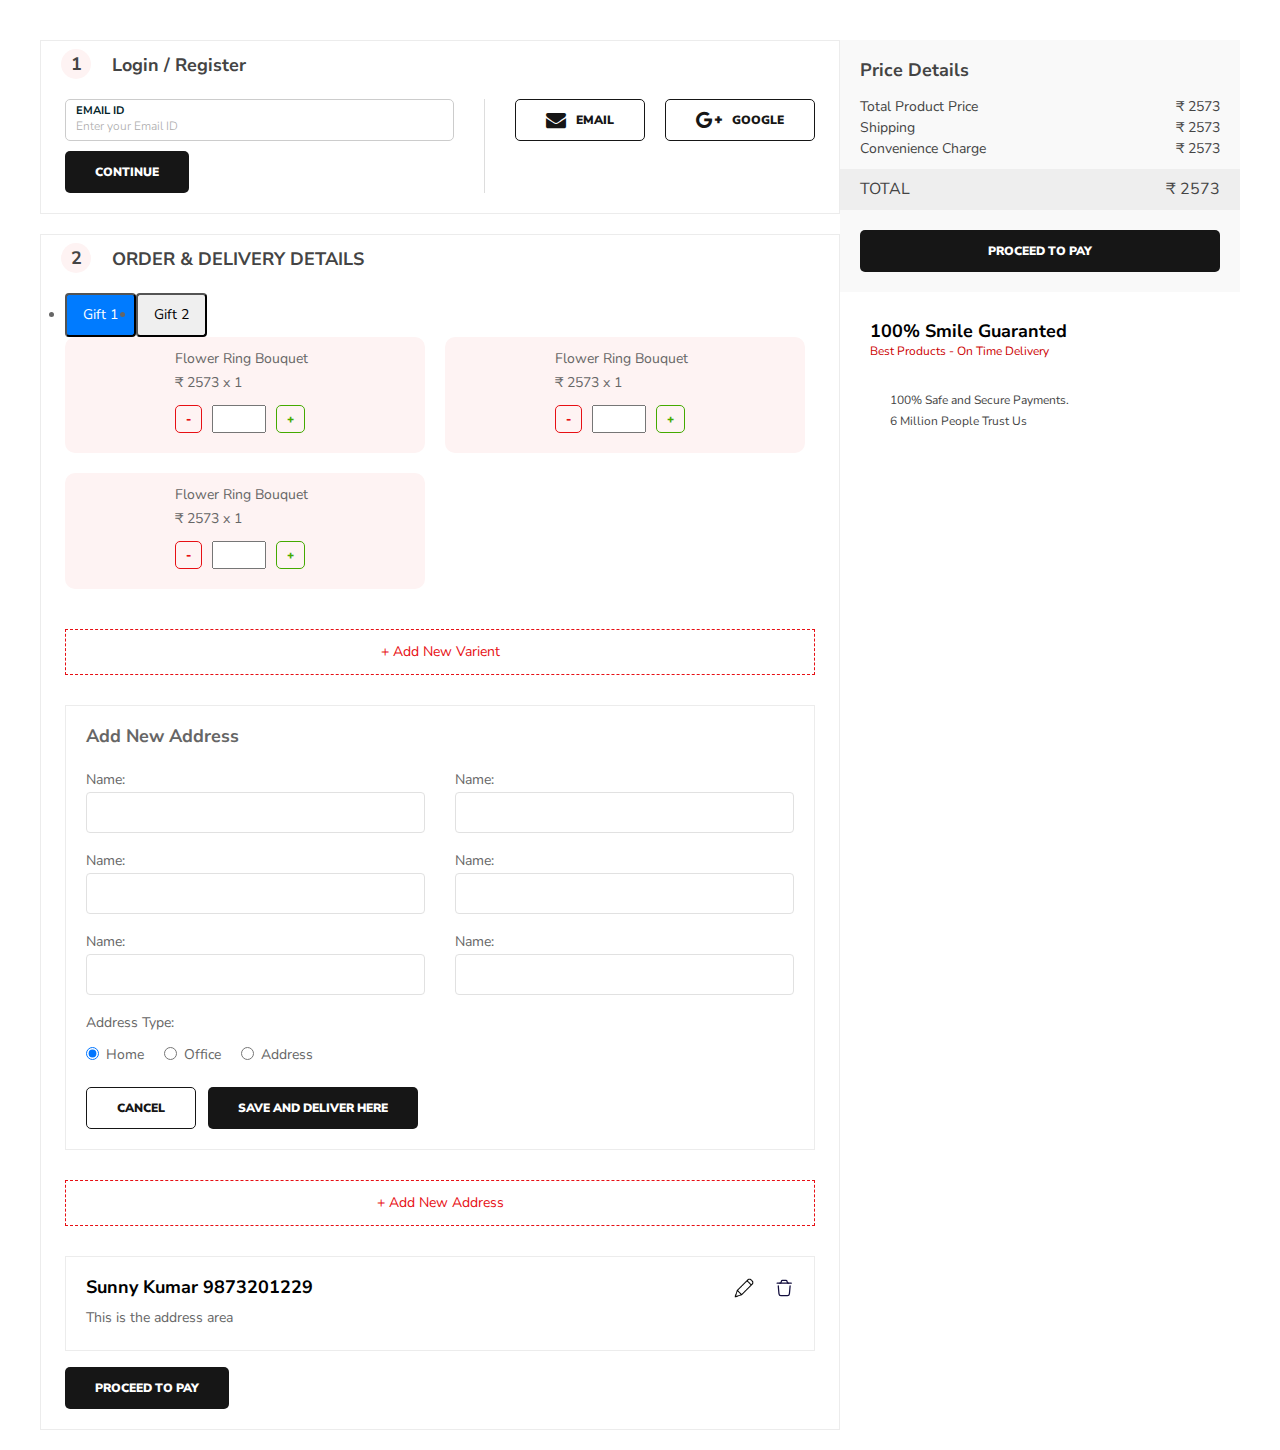
==== commit 3b7d6757: "Varient + gift tabs" ====
--- a/checkout.html
+++ b/checkout.html
@@ -88,10 +88,27 @@
 								</button>
 							</h2>
 						</div>
-
+						
 						<div id="collapseTwo" class="collapse show" aria-labelledby="headingTwo"
 							data-parent="#accordionExample">
 							<div class="card-body">
+								<ul class="nav nav-pills" id="personailzeTab" role="tablist">
+									<li class="nav-item" role="presentation">
+										<button class="nav-link active" id="pills-Addons-tab" data-toggle="pill"
+											data-target="#pills-Addons" type="button" role="tab" aria-controls="pills-Addons"
+											aria-selected="true">Gift 1</button>
+									</li>
+									<li class="nav-item" role="presentation">
+										<button class="nav-link" id="pills-Variants-tab" data-toggle="pill"
+											data-target="#pills-Variants" type="button" role="tab"
+											aria-controls="pills-Variants" aria-selected="false">Gift 2</button>
+									</li>
+								</ul>
+		
+								<div class="tab-content" id="pills-tabContent">
+									<div class="tab-pane fade show active" id="pills-Addons" role="tabpanel"
+										aria-labelledby="pills-Addons-tab">
+										
 								<div class="smallThumbnailsWrap">
 									<div class="smallThumbnails">
 										<figure>
@@ -138,6 +155,9 @@
 											<img src="images/close-icon.svg" class="close" alt="">
 										</div>
 									</div>
+								</div>
+								<div class="btn-dashed addNewAddr">
+									+ Add New Varient
 								</div>
 
 								<div class="card addressCard">
@@ -209,7 +229,7 @@
 									</form>
 								</div>
 
-								<div class="addNewAddr">
+								<div class="btn-dashed addNewAddr">
 									+ Add New Address
 								</div>
 
@@ -229,6 +249,13 @@
 									<p>This is the address area</p>
 								</address>
 								<button class="btn btn-primary">Proceed to pay</button>
+									</div>
+		
+									<div class="tab-pane fade" id="pills-Variants" role="tabpanel"
+										aria-labelledby="pills-Variants-tab">
+										gift 2
+									</div>
+								</div>
 							</div>
 						</div>
 					</div>
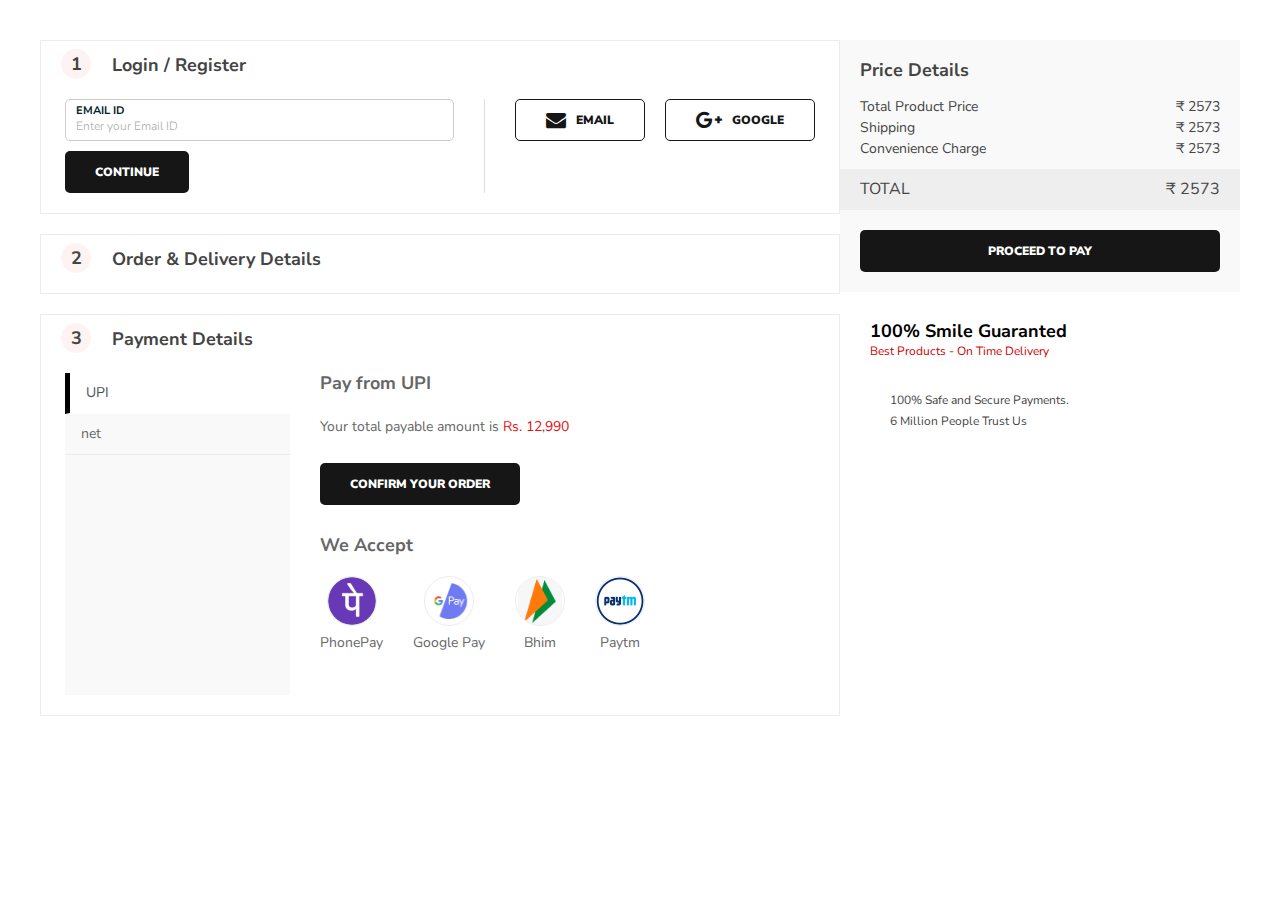
==== commit 3ec6eb5d: "Payment Details section" ====
--- a/checkout.html
+++ b/checkout.html
@@ -84,12 +84,12 @@
 									data-toggle="collapse" data-target="#collapseTwo" aria-expanded="true"
 									aria-controls="collapseTwo">
 									<div class="accordionNum">2</div>
-									ORDER & DELIVERY DETAILS
+									Order & delivery details
 								</button>
 							</h2>
 						</div>
 						
-						<div id="collapseTwo" class="collapse show" aria-labelledby="headingTwo"
+						<div id="collapseTwo" class="collapse" aria-labelledby="headingTwo"
 							data-parent="#accordionExample">
 							<div class="card-body">
 								<ul class="nav nav-pills" id="personailzeTab" role="tablist">
@@ -259,6 +259,114 @@
 							</div>
 						</div>
 					</div>
+
+					<div class="card">
+						<div class="card-header" id="headingThree">
+							<h2>
+								<button class="btn btn-link btn-block text-left" type="button"
+									data-toggle="collapse" data-target="#collapseThree" aria-expanded="true"
+									aria-controls="collapseThree">
+									<div class="accordionNum">3</div>
+									Payment details
+								</button>
+							</h2>
+						</div>
+
+						<div id="collapseThree" class="collapse show" aria-labelledby="headingThree"
+							data-parent="#accordionExample">
+							<div class="card-body veritcalMenu">
+								<ul class="nav nav-tabs" id="myTab" role="tablist">
+									<li class="nav-item">
+									  <a class="nav-link active" id="upi-tab" data-toggle="tab" href="#upi" role="tab" aria-controls="upi" aria-selected="true">UPI</a>
+									</li>
+									<li class="nav-item">
+									  <a class="nav-link" id="net-tab" data-toggle="tab" href="#net" role="tab" aria-controls="net" aria-selected="false">net</a>
+									</li>
+								  </ul>
+								  <div class="tab-content" id="myTabContent">
+									<div class="tab-pane fade show active" id="upi" role="tabpanel" aria-labelledby="upi-tab">
+										<div class="contentWrap">
+											<div class="contentLeft">
+												<h4>Pay from UPI</h4>
+												<p class="mb-4">Your total payable amount is <span class="primaryColor"> Rs. 12,990</span></p>
+												<button class="btn btn-primary">Confirm your order</button>
+											</div>
+											<div class="weAccept">
+												<h4>We Accept</h4>
+												<div class="acceptThumbSec">
+													<div class="acceptThumb">
+														<figure>
+															<img src="images/phonepay-icon.png" alt="">
+														</figure>
+														<figcaption>PhonePay</figcaption>
+													</div>
+													<div class="acceptThumb">
+														<figure>
+															<img src="images/gpay-icon.png" alt="">
+														</figure>
+														<figcaption>Google Pay</figcaption>
+													</div>
+													<div class="acceptThumb">
+														<figure>
+															<img src="images/bhim-icon.png" alt="">
+														</figure>
+														<figcaption>Bhim</figcaption>
+													</div>
+													<div class="acceptThumb">
+														<figure>
+															<img src="images/paytm-icon.png" alt="">
+														</figure>
+														<figcaption>Paytm</figcaption>
+													</div>
+												</div>
+											</div>
+										</div>
+									</div>
+									<div class="tab-pane fade" id="net" role="tabpanel" aria-labelledby="net-tab">
+										<div class="weAccept">
+											<h4>Select from Top Banks</h4>
+
+											<div class="acceptThumbSec">
+												<button class="btn btn-outline-secondary acceptThumb">
+													<figure>
+														<img src="images/axis-icon.png" alt="">
+													</figure>
+													<figcaption>AXIS</figcaption>
+												</button>
+												<button class="btn btn-outline-secondary acceptThumb selected">
+													<figure>
+														<img src="images/hdfc-icon.png" alt="">
+													</figure>
+													<figcaption>HDFC</figcaption>
+												</button>
+												<button class="btn btn-outline-secondary acceptThumb">
+													<figure>
+														<img src="images/icici-icon.png" alt="">
+													</figure>
+													<figcaption>ICICI</figcaption>
+												</button>
+												<button class="btn btn-outline-secondary acceptThumb">
+													<figure>
+														<img src="images/sbi-icon.png" alt="">
+													</figure>
+													<figcaption>SBI</figcaption>
+												</button>
+											</div>
+
+											<h4>Select Bank</h4>
+											
+											<select name="" class="selectBank" id="">
+												<option value="1">1</option>
+												<option value="1">1</option>
+												<option value="1">1</option>
+												<option value="1">1</option>
+											</select>
+										</div>
+									</div>
+								  </div>
+							</div>
+						</div>
+					</div>
 				</div>
 			</div>
 			<aside class="col-md-4 filterSecWrap">
--- a/css/style.css
+++ b/css/style.css
@@ -87,15 +87,15 @@
 }
 
 /* Chrome, Safari, Edge, Opera */
-input[type=number]::-webkit-inner-spin-button, 
-input[type=number]::-webkit-outer-spin-button { 
-    -webkit-appearance: none;
-    appearance: none; 
+input[type=number]::-webkit-inner-spin-button,
+input[type=number]::-webkit-outer-spin-button {
+  -webkit-appearance: none;
+  appearance: none;
 }
 
 /* Firefox */
 input[type=number] {
-    -moz-appearance: textfield;
+  -moz-appearance: textfield;
 }
 
 .hidden {
@@ -176,6 +176,10 @@
 
 .show_767 {
   display: none;
+}
+
+.primaryColor {
+  color: #e70f14
 }
 
 .btn {
@@ -211,6 +215,15 @@
 
 .btn-trinary:hover {
   background: #fb9c08;
+}
+
+.btn-dashed {
+  border: dashed 1px #E70F14;
+  padding: 10px;
+  color: #E70F14;
+  transition: all ease .2s;
+  cursor: pointer;
+  text-align: center;
 }
 
 .logo {
@@ -596,7 +609,7 @@
 }
 
 .accordion .card-body ul {
-  list-style: disc;
+  list-style: none;
 }
 
 .accordion .collapse {
@@ -1027,30 +1040,33 @@
 }
 
 .smallWidgetThumb {
-    background: rgb(231 15 20 / 0.05);
-    padding: 14px;
-    border-radius: 10px;
-    margin: 0 0 20px;
-    display: block;
-}
+  background: rgb(231 15 20 / 0.05);
+  padding: 14px;
+  border-radius: 10px;
+  margin: 0 0 20px;
+  display: block;
+}
+
 .smallWidgetThumb figure {
-    margin: 0 0 10px;
-    overflow: hidden;
-    border-radius: 10px;
-}
+  margin: 0 0 10px;
+  overflow: hidden;
+  border-radius: 10px;
+}
+
 .smallWidgetThumb img {
   transition: all ease .2s;
   width: 100%;
 }
+
 .smallWidgetThumb figcaption {
-    font-size: 18px;
-    font-weight: 700;
-    white-space: nowrap;
-    text-overflow: ellipsis;
-    overflow: hidden;
-    margin: 0;
-    display: flex;
-    justify-content: space-between;
+  font-size: 18px;
+  font-weight: 700;
+  white-space: nowrap;
+  text-overflow: ellipsis;
+  overflow: hidden;
+  margin: 0;
+  display: flex;
+  justify-content: space-between;
   transition: all ease .2s;
 }
 
@@ -1058,7 +1074,9 @@
   color: #e70f14
 }
 
-.smallWidgetThumb:hover img {transform: scale(1.1);}
+.smallWidgetThumb:hover img {
+  transform: scale(1.1);
+}
 
 .heartFrame1,
 .heartFrame2 {
@@ -1082,42 +1100,50 @@
 }
 
 .discountedInnerSec {
-    display: flex;
-}
+  display: flex;
+}
+
 .discountedInnerSec .colLeft {
-    width: 50%;
-    background: rgb(254 243 243);
-    padding: 20px;
-}
+  width: 50%;
+  background: rgb(254 243 243);
+  padding: 20px;
+}
+
 .discountedInnerSec .smallThumbnails {
-    background: #fff;
-    border-radius: 5px;
-    padding: 5px 20px 5px 5px;
-    justify-content: flex-start;
-}
+  background: #fff;
+  border-radius: 5px;
+  padding: 5px 20px 5px 5px;
+  justify-content: flex-start;
+}
+
 .discountedInnerSec .smallThumbnails:not(:last-child) {
-    margin: 0 0 20px;
-}
+  margin: 0 0 20px;
+}
+
 .discountedInnerSec .smallThumbnails figure {
   margin: 0 20px 0 0;
   height: 120px;
   width: 120px;
 }
+
 .discountedInnerSec .price {
-  font-size:18px;
+  font-size: 18px;
   font-weight: 700;
   margin: 10px 0;
 }
+
 .discountedInnerSec .colRight {
-    width: 50%;
-    position: relative;
-}
+  width: 50%;
+  position: relative;
+}
+
 .discountedInnerSec .discountCurveSec {
-    position: absolute;
-    top: 0px;
-    width: 100%;
-    padding: 20px 0 0 20px;
-}
+  position: absolute;
+  top: 0px;
+  width: 100%;
+  padding: 20px 0 0 20px;
+}
+
 .discountedInnerSec .discountCurveSec p,
 .discountedInnerSec .discountCurveSec h3 {
   position: relative;
@@ -1125,17 +1151,20 @@
   color: #fff;
   zoom: 1.5;
 }
+
 .discountedInnerSec .discountCurveSec h3 {
-    margin: 5px 0 0;
-}
+  margin: 5px 0 0;
+}
+
 .discountCurve {
-    position: absolute;
-    top: 0;
-    left: -4px;
-    z-index: 0;
-}
+  position: absolute;
+  top: 0;
+  left: -4px;
+  z-index: 0;
+}
+
 .discountImg {
-    height: 100%;
+  height: 100%;
 }
 
 .fourColumnLayoutSec {
@@ -1154,6 +1183,48 @@
 
 .fourColumnLayout_Middle .subCategoriesThumb {
   width: 50%
+}
+
+
+
+.nav-item {
+  margin: 20px 0 0;
+}
+
+.nav-pills {
+  border-bottom: solid 1px #C4C4C4;
+}
+
+.nav-pills .nav-link {
+  background: none;
+  border: 0;
+  border-bottom: solid 3px transparent;
+  font-size: 18px;
+  font-weight: 700;
+  color: #606060;
+  padding: 0 0 6px;
+  cursor: pointer;
+  margin: 0 50px 0 0;
+}
+
+.nav-pills .nav-link:focus {
+  outline: 0;
+}
+
+.nav-pills .nav-link.active,
+.nav-pills .show>.nav-link {
+  color: #C00;
+  background: none;
+  border-color: #C00;
+  border-radius: 0;
+}
+
+.tab-content {
+  padding: 20px 0 0;
+}
+
+.tab-content h4 {
+  margin: 0 0 20px;
 }
 
 @keyframes rotate {
@@ -1321,10 +1392,12 @@
   .noPadMob {
     padding: 0;
   }
+
   .discountedInnerSec .colLeft {
     width: 100%;
     border-radius: 10px;
   }
+
   .colRight {
     display: none;
   }
--- a/css/checkout.css
+++ b/css/checkout.css
@@ -78,13 +78,7 @@
 }
 
 .addNewAddr {
-    border: dashed 1px #E70F14;
-    padding: 10px;
-    color: #E70F14;
     margin: 30px 0 30px;
-    transition: all ease .2s;
-    cursor: pointer;
-    text-align: center;
 }
 
 .addNewAddr:hover {
@@ -160,4 +154,84 @@
 
 .smileRow {
     padding: 20px;
+}
+
+.contentWrap {
+    display: flex;
+    flex-wrap: wrap;
+}
+.contentLeft {
+    margin: 0 0 30px;
+}
+.acceptThumbSec {
+    display: flex;
+    gap: 30px;
+    justify-content: space-between;
+    flex-wrap: wrap;
+    margin: 0 0 40px;
+}
+.acceptThumb {text-align: center;}
+.acceptThumb figure {
+    height: 50px;
+    width: 50px;
+    border: solid 1px #ECECEC;#ECECEC:;
+    border-radius: 50%;
+    padding: 0;
+    margin: 0 auto 5px;
+    overflow: hidden;
+}
+
+.btn.acceptThumb {height: auto;padding: 0;width: 46%;padding: 20px;position: relative;border: solid 1px #ECECEC;}
+
+.btn.acceptThumb figure {height: auto;width: 46%;padding: 20px;}
+
+.btn.acceptThumb.selected {
+    position: relative;
+    border: solid 1px #161616;
+}
+.btn.acceptThumb.selected:after {
+    content: "\2713";
+    position: absolute;
+    top: 20px;
+    right: 10px;
+    font-size: 30px;
+}
+
+.veritcalMenu {
+    display: flex;
+    width: 100%;
+}
+
+.veritcalMenu .nav {
+    border: 0;
+    flex-direction: column;
+    width: 30%;
+    background: #f9f9f9;
+}
+
+.veritcalMenu .tab-pane {
+    padding: 0 0 0 30px;
+}
+
+.veritcalMenu .nav-item {margin: 0;}
+
+.veritcalMenu .nav-link {
+    border: none;
+    border-radius: 0;
+    border-bottom: solid 1px #ECECEC;
+}
+
+.veritcalMenu .nav-link.active {
+    border-left: solid 5px #000;
+}
+
+.veritcalMenu .tab-content {
+    width: 70%;
+    padding: 0;
+}
+
+.selectBank {
+    padding: 10px;
+    width: 100%;
+    margin: 0px 0 0;
 }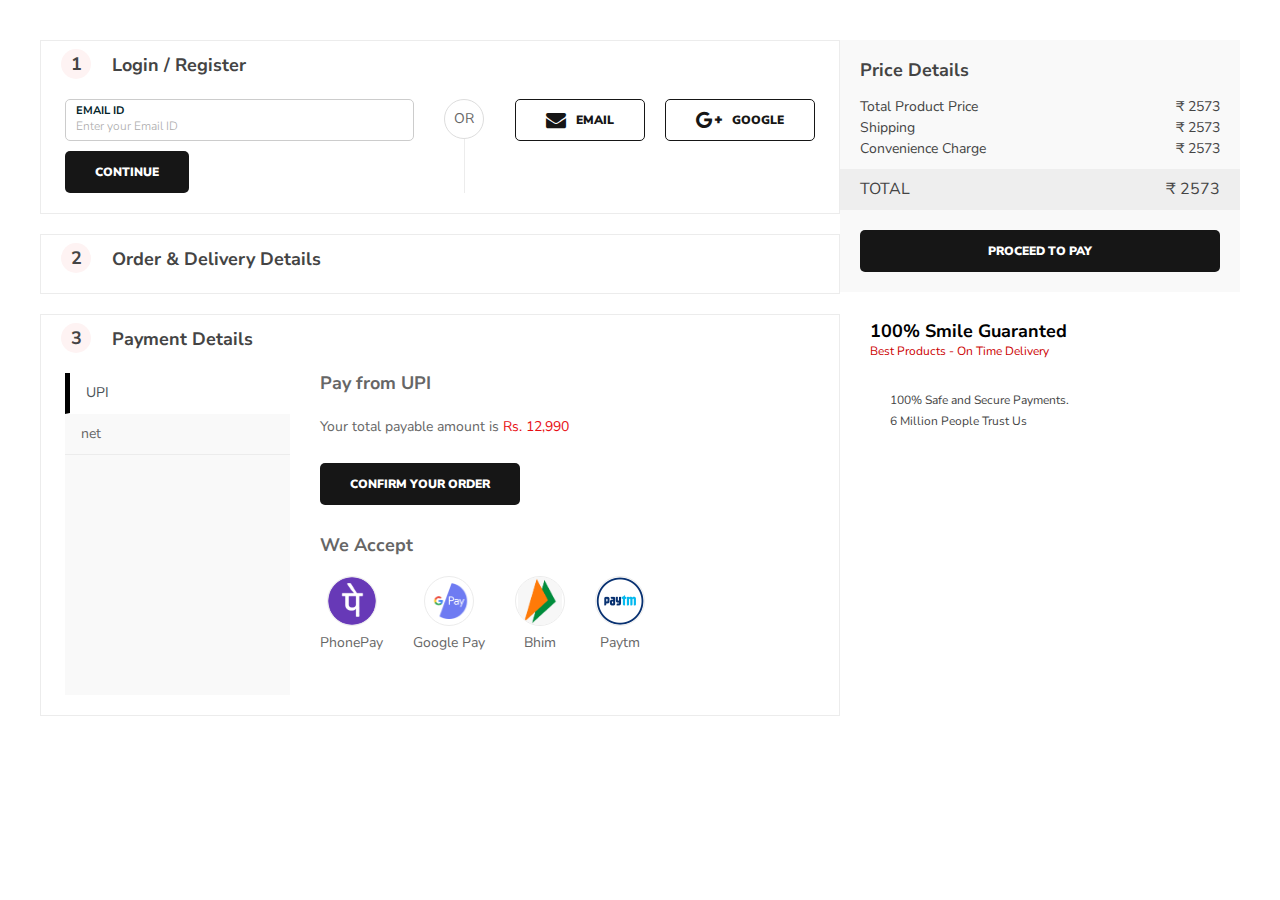
==== commit 28e5bda9: "Checkout page responsive" ====
--- a/checkout.html
+++ b/checkout.html
@@ -63,6 +63,7 @@
 										<button class="btn btn-primary">Continue</button>
 									</div>
 									<div class="rightArea">
+										<div class="or">OR</div>
 										<button class="btn btn-outline-secondary">
 											<i class="fa fa-envelope"></i>
 											Email
@@ -385,7 +386,7 @@
 						<div class="col-sm-6">Convenience Charge</div>
 						<div class="col-sm-6 text-right">₹ 2573</div>
 					</div>
-					<div class="row total">
+					<div class="row totalFinalPrice">
 						<div class="col-sm-6">TOTAL</div>
 						<div class="col-sm-6 text-right">₹ 2573</div>
 					</div>
--- a/css/style.css
+++ b/css/style.css
@@ -1185,8 +1185,6 @@
   width: 50%
 }
 
-
-
 .nav-item {
   margin: 20px 0 0;
 }
@@ -1227,6 +1225,53 @@
   margin: 0 0 20px;
 }
 
+.smallThumbnailsWrap {
+  display: flex;
+  flex-wrap: wrap;
+  column-gap: 20px;
+  row-gap: 10px;
+  margin: 0;
+}
+
+.smallThumbnails {
+  width: 48%;
+  justify-content: flex-start;
+  gap: 20px;
+  padding: 10px 20px 20px;
+}
+
+.smallThumbnails .close {
+  position: absolute;
+  top: 15px;
+  right: 15px;
+  width: 15px;
+}
+
+.smallThumbnails .inputNumGroup {
+  width: 130px;
+}
+
+.filterSecInside {
+  background: #f9f9f9;
+  padding: 20px;
+}
+
+.filterSecInside h4 {
+  margin: 0 0 14px
+}
+
+.filterSecInside .btn-primary {
+    width: 100%;
+    margin: 20px 0 0;
+}
+
+.totalFinalPrice {
+    background: rgb(238 238 238);
+    padding: 10px 5px;
+    margin: 10px -20px 0;
+    font-size: 16px;
+}
+
 @keyframes rotate {
   to {
     transform: rotate(360deg);
--- a/css/checkout.css
+++ b/css/checkout.css
@@ -13,20 +13,37 @@
 }
 
 .leftLoginWrap .rightArea {
-    padding: 0 0 0 30px;
-    margin-left: 30px;
-    border-left: solid 1px #ddd;
+    padding: 0 0 0 50px;
+    margin-left: 50px;
+    border-left: solid 1px #ECECEC;
     display: flex;
     gap: 20px;
+    position: relative;
+}
+
+.leftLoginWrap .or {
+    position: absolute;
+    left: -21px;
+    top: 0;
+    background: #fff;
+    border-radius: 50%;
+    width: 40px;
+    height: 40px;
+    display: flex;
+    align-items: center;
+    justify-content: center;
+    border: solid 1px #ddd;
 }
 
 .leftLoginWrap .rightArea button {
     display: flex;
     align-items: center;
     gap: 10px;
-    }
-
-.leftLoginWrap .rightArea i {font-size: 20px;}
+}
+
+.leftLoginWrap .rightArea i {
+    font-size: 20px;
+}
 
 .card-header h2 {
     margin: 0 0 10px;
@@ -34,32 +51,6 @@
 
 .accordionNum {
     background: rgb(254 243 243) !important;
-}
-
-.smallThumbnailsWrap {
-    display: flex;
-    flex-wrap: wrap;
-    column-gap: 20px;
-    row-gap: 10px;
-    margin: 0;
-}
-
-.smallThumbnails {
-    width: 48%;
-    justify-content: flex-start;
-    gap: 20px;
-    padding: 10px 20px 20px;
-}
-
-.smallThumbnails .close {
-    position: absolute;
-    top: 15px;
-    right: 15px;
-    width: 15px;
-}
-
-.smallThumbnails .inputNumGroup {
-    width: 130px;
 }
 
 .addressCard {
@@ -123,15 +114,6 @@
     padding: 0;
 }
 
-.filterSecInside {
-    background: #f9f9f9;
-    padding: 20px;
-}
-
-.filterSecInside h4 {
-    margin: 0 0 14px
-}
-
 .accordion .card {
     margin: 0 0 20px;
 }
@@ -140,18 +122,6 @@
     padding: 0
 }
 
-.total {
-    background: rgb(238 238 238);
-    padding: 10px 5px;
-    margin: 10px -20px 0;
-    font-size: 16px;
-}
-
-.filterSecWrap .btn-primary {
-    width: 100%;
-    margin: 20px 0 0;
-}
-
 .smileRow {
     padding: 20px;
 }
@@ -160,9 +130,11 @@
     display: flex;
     flex-wrap: wrap;
 }
+
 .contentLeft {
     margin: 0 0 30px;
 }
+
 .acceptThumbSec {
     display: flex;
     gap: 30px;
@@ -170,25 +142,48 @@
     flex-wrap: wrap;
     margin: 0 0 40px;
 }
-.acceptThumb {text-align: center;}
+
+.acceptThumb {
+    text-align: center;
+}
+
 .acceptThumb figure {
     height: 50px;
     width: 50px;
-    border: solid 1px #ECECEC;#ECECEC:;
+    border: solid 1px #ECECEC;
+    #ECECEC: ;
     border-radius: 50%;
     padding: 0;
     margin: 0 auto 5px;
     overflow: hidden;
 }
 
-.btn.acceptThumb {height: auto;padding: 0;width: 46%;padding: 20px;position: relative;border: solid 1px #ECECEC;}
-
-.btn.acceptThumb figure {height: auto;width: 46%;padding: 20px;}
+.acceptThumb figure img {
+    min-width: 20px;
+}
+
+
+.btn.acceptThumb {
+    height: auto;
+    padding: 0;
+    width: 46%;
+    padding: 20px;
+    position: relative;
+    border: solid 1px #ECECEC;
+}
+
+.btn.acceptThumb figure {
+    height: auto;
+    width: 46%;
+    max-width: 70px;
+    padding: 20px;
+}
 
 .btn.acceptThumb.selected {
     position: relative;
     border: solid 1px #161616;
 }
+
 .btn.acceptThumb.selected:after {
     content: "\2713";
     position: absolute;
@@ -213,7 +208,9 @@
     padding: 0 0 0 30px;
 }
 
-.veritcalMenu .nav-item {margin: 0;}
+.veritcalMenu .nav-item {
+    margin: 0;
+}
 
 .veritcalMenu .nav-link {
     border: none;
@@ -234,4 +231,39 @@
     padding: 10px;
     width: 100%;
     margin: 0px 0 0;
+}
+
+@media screen and (max-width: 980px) {
+    .cartContentArea, .filterSecWrap {
+        width: 100%;
+        flex: 0 0 100%;
+        max-width: 100%;
+    }
+}
+
+@media screen and (max-width: 768px) {
+    .leftLoginWrap {
+        flex-direction: column;
+    }
+    .leftLoginWrap .rightArea {
+    margin: 40px 0 0;
+    border-left: 0;
+    border-top: solid 1px #ECECEC;
+    padding: 40px 0 0;
+    }
+    .leftLoginWrap .or {
+    left: 50%;
+    top: -21px;
+    transform: translateX(-50%);
+    }
+    .btn.acceptThumb {
+        width: 100%;
+    }
+}
+
+@media screen and (max-width: 480px) {
+    .addressCard .btn {
+        width: 100%;
+        margin: 0 0 10px;
+    }
 }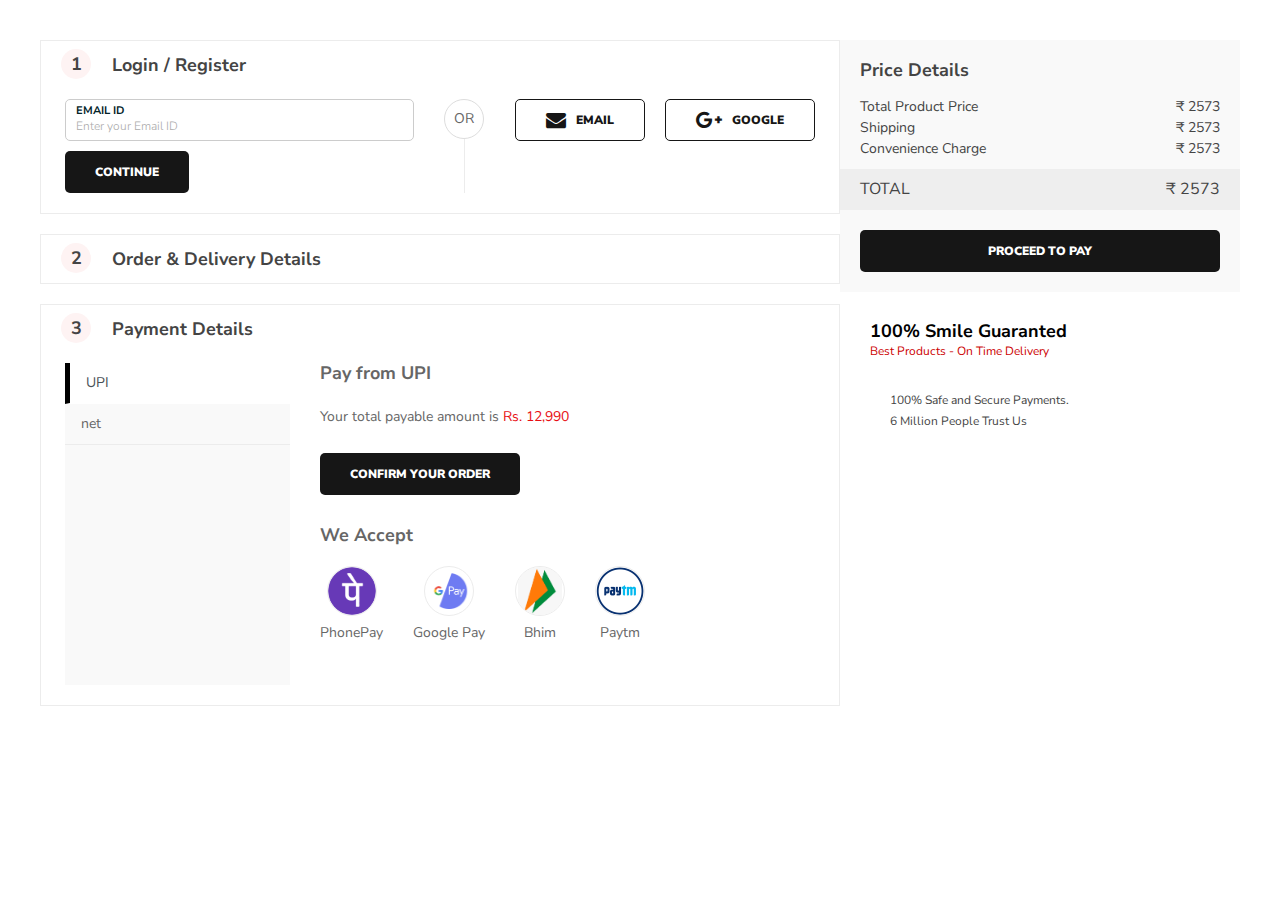
==== commit cecbf142: "checkout page fixes" ====
--- a/checkout.html
+++ b/checkout.html
@@ -387,8 +387,8 @@
 						<div class="col-sm-6 text-right">₹ 2573</div>
 					</div>
 					<div class="row totalFinalPrice">
-						<div class="col-sm-6">TOTAL</div>
-						<div class="col-sm-6 text-right">₹ 2573</div>
+						<div class="col-6">TOTAL</div>
+						<div class="col-6 text-right">₹ 2573</div>
 					</div>
 
 					<button class="btn btn-primary">Proceed to pay</button>
--- a/css/style.css
+++ b/css/style.css
@@ -1406,7 +1406,7 @@
   }
 
   .accordion .card-body {
-    padding: 0 20px 20px;
+    padding: 0 10px 20px !important;
   }
 
   footer h4 {
@@ -1446,4 +1446,8 @@
   .colRight {
     display: none;
   }
+
+  .smallThumbnails {
+    width: 100%;
+  }
 }--- a/css/checkout.css
+++ b/css/checkout.css
@@ -46,7 +46,12 @@
 }
 
 .card-header h2 {
-    margin: 0 0 10px;
+    margin: 0;
+}
+
+.accordion .collapse {
+    padding: 10px 0 0;
+    transition: all ease .2s;
 }
 
 .accordionNum {
@@ -89,6 +94,7 @@
 address h4 {
     position: relative;
     color: #000;
+    padding: 0 80px 0 0;
 }
 
 address .rightWrap {
@@ -234,7 +240,9 @@
 }
 
 @media screen and (max-width: 980px) {
-    .cartContentArea, .filterSecWrap {
+
+    .cartContentArea,
+    .filterSecWrap {
         width: 100%;
         flex: 0 0 100%;
         max-width: 100%;
@@ -245,19 +253,30 @@
     .leftLoginWrap {
         flex-direction: column;
     }
+
     .leftLoginWrap .rightArea {
-    margin: 40px 0 0;
-    border-left: 0;
-    border-top: solid 1px #ECECEC;
-    padding: 40px 0 0;
-    }
+        margin: 40px 0 0;
+        border-left: 0;
+        border-top: solid 1px #ECECEC;
+        padding: 40px 0 0;
+    }
+
     .leftLoginWrap .or {
-    left: 50%;
-    top: -21px;
-    transform: translateX(-50%);
-    }
+        left: 50%;
+        top: -21px;
+        transform: translateX(-50%);
+    }
+
     .btn.acceptThumb {
         width: 100%;
+    }
+
+    .card-header h2 {
+        margin: 0 !important;
+    }
+    .addressCard {
+        padding: 0;
+        border: 0;
     }
 }
 
@@ -266,4 +285,11 @@
         width: 100%;
         margin: 0 0 10px;
     }
+    .leftLoginWrap .rightArea {
+        flex-direction: column
+    }
+    .rightArea .btn {
+        width: 100%;
+        justify-content: center;
+    }
 }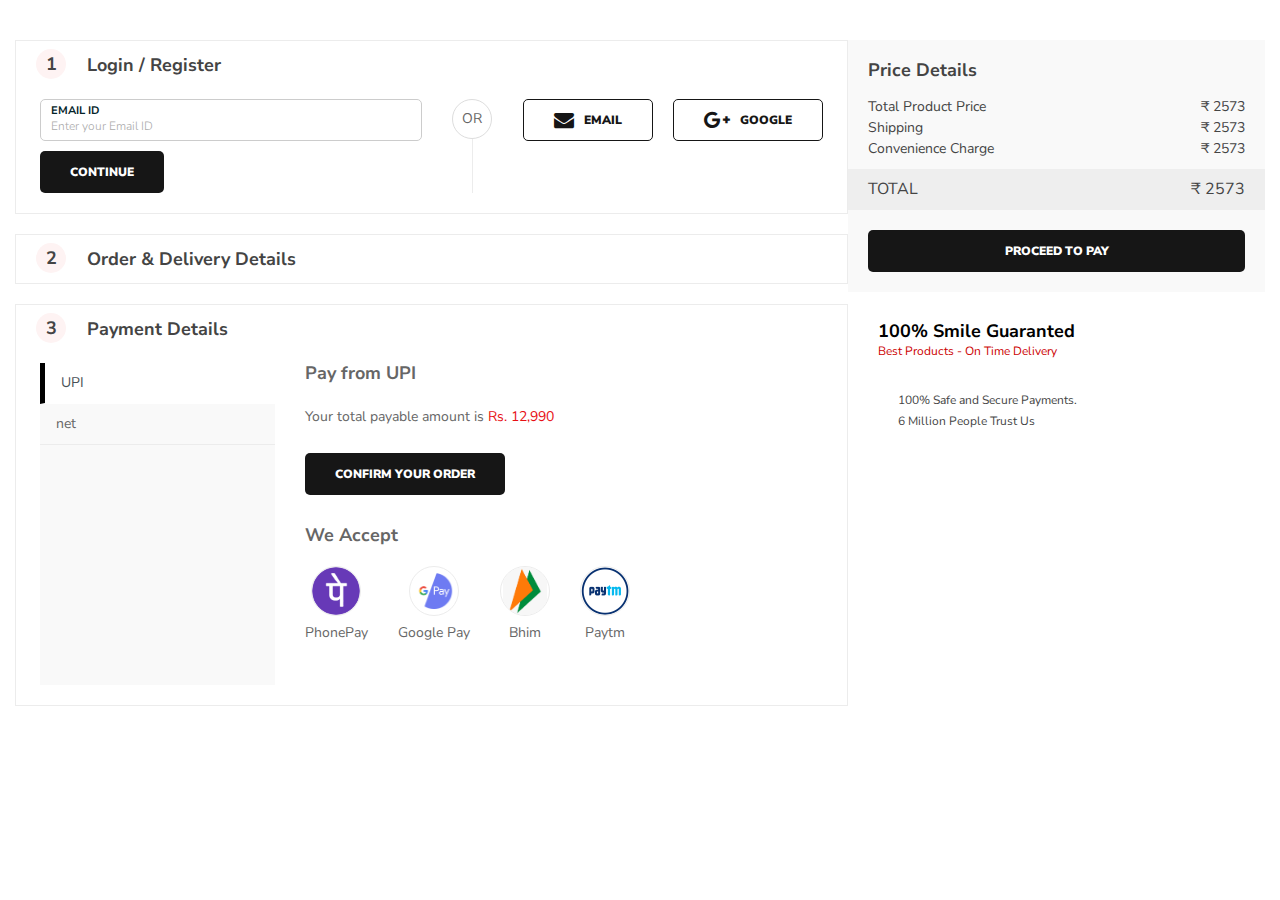
==== commit 8d34d08e: "checkout page" ====
--- a/checkout.html
+++ b/checkout.html
@@ -30,7 +30,7 @@
 	<header class="checkoutHeader">
 		<div class="container">
 			<div class="row v-center">
-				<img src="images/tgv_logo.png" class="bigLogo" alt="">
+				<img src="images/tgv_logo.png" alt="">
 			</div>
 		</div>
 	</header>
--- a/css/style.css
+++ b/css/style.css
@@ -41,7 +41,8 @@
 }
 
 .container {
-  max-width: 1200px;
+  max-width: 1400px;
+  padding: 0 30px;
 }
 
 p {
@@ -1272,6 +1273,42 @@
     font-size: 16px;
 }
 
+.modal.fade.right .modal-dialog {
+    position: absolute;
+    /* right: 0; */
+    margin: 0;
+    width: 100%;
+    transform: translate3d(0%, 0, 0);
+}
+
+.modal.fade.right.fade .modal-dialog {
+    right: 0;
+    transition: opacity 0.3s linear, right 0.3s ease-out;
+}
+
+.modal.fade.right .modal-content {
+    height: 100%;
+}
+
+.modal.fade.right .modal-body {
+    display: flex;
+    flex-direction: column;
+    justify-content: space-between;
+}
+
+.smallThumbnails {
+    width: 100%;
+}
+
+.smallThumbnailsWrap {
+    max-height: 380px;
+    overflow-y: auto;
+}
+
+.owl-carousel {
+  display: block;
+}
+
 @keyframes rotate {
   to {
     transform: rotate(360deg);
